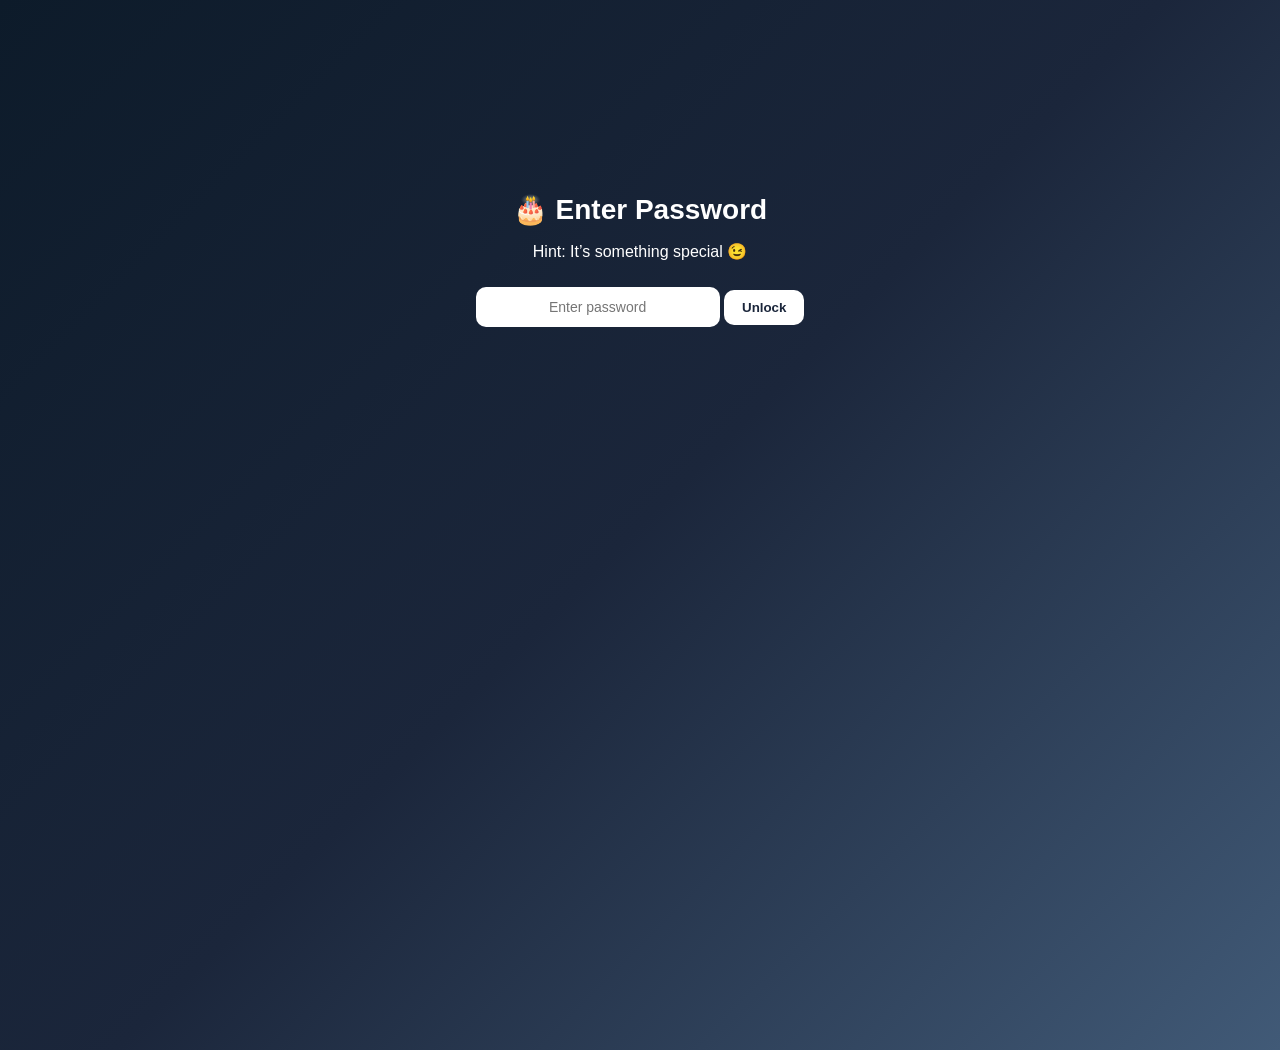
==== index.html @ 276688b2 "Update image source and enhance password script" ====
<!DOCTYPE html>
<html lang="en">
<head>
  <meta charset="UTF-8">
  <title>Birthday Surprise 🎉</title>
  <link rel="stylesheet" href="style.css">
</head>

<body>

<!-- 🔐 LOGIN SCREEN -->
<div id="login-screen" class="login-screen">
  <h2>🎂 Enter Password</h2>
  <p>Hint: It’s something special 😉</p>

  <input type="password" id="password" placeholder="Enter password">

  <button onclick="checkPassword()">Unlock</button>

  <p id="error"></p>
</div>

<!-- 🎉 MAIN WEBSITE (HIDDEN FIRST) -->
<div id="main-site" style="display:none;">

  <div class="hero">
    <h1>Happy Birthday Abhi 🎉</h1>
    <p>30 years of adventures, chaos, brilliance & memories</p>

    <!-- 📸 PHOTO -->
    <div class="photo-frame">
      <img src="abhi.jpg" class="main-photo" alt="Abhi Photo">
    </div>

    <!-- 🔗 TIMELINE LINK -->
    <a class="timeline-link" href="timeline.html">
      Abhi’s moments through 30 years →
    </a>

  </div>

</div>

<!-- 🔑 PASSWORD SCRIPT -->
<script>
function checkPassword() {
  const pass = document.getElementById("password").value;

  // 🔐 PASSWORD (you can change this anytime)
  if (pass === "Naruto") {
    document.getElementById("login-screen").style.display = "none";
    document.getElementById("main-site").style.display = "block";
  } else {
    document.getElementById("error").innerText = "Wrong password 😅 Try again";
  }
}
</script>

</body>
</html>
---- style.css ----
/* 🌌 GLOBAL BACKGROUND */
body {
  margin: 0;
  font-family: 'Arial', sans-serif;
  background: linear-gradient(135deg, #0d1b2a, #1b263b, #415a77);
  color: white;
  text-align: center;
  min-height: 100vh;
}

/* 🔐 LOGIN SCREEN */
.login-screen {
  margin-top: 150px;
  padding: 20px;
}

.login-screen h2 {
  font-size: 28px;
  margin-bottom: 10px;
}

input {
  padding: 12px;
  border-radius: 10px;
  border: none;
  width: 220px;
  text-align: center;
  font-size: 14px;
  outline: none;
  margin-top: 10px;
}

button {
  padding: 10px 18px;
  margin-top: 12px;
  border-radius: 10px;
  border: none;
  cursor: pointer;
  font-weight: bold;
  background: #ffffff;
  color: #1b263b;
  transition: 0.3s ease;
}

button:hover {
  transform: scale(1.05);
}

#error {
  color: #ff6b6b;
  margin-top: 10px;
}

/* 🎉 HERO SECTION */
.hero {
  padding: 80px 20px;
}

/* ✨ TITLE */
.hero h1 {
  font-size: 42px;
  margin-bottom: 10px;
}

.hero p {
  font-size: 18px;
  opacity: 0.9;
}

/* 📸 PHOTO (BIG IMPACT LOOK) */
.photo-frame {
  margin-top: 25px;
}

.photo-frame img {
  width: 380px;
  height: 380px;
  max-width: 80vw;
  max-height: 80vw;
  object-fit: cover;
  border-radius: 50%;
  border: 8px solid rgba(255,255,255,0.9);
  box-shadow: 0 20px 50px rgba(0,0,0,0.5);
  transition: transform 0.3s ease, box-shadow 0.3s ease;
}

.photo-frame img:hover {
  transform: scale(1.05);
  box-shadow: 0 25px 60px rgba(0,0,0,0.6);
}

/* 🔗 LINK BUTTON */
.timeline-link {
  display: inline-block;
  margin-top: 35px;
  padding: 14px 24px;
  background: white;
  color: #1b263b;
  text-decoration: none;
  border-radius: 30px;
  font-weight: bold;
  font-size: 16px;
  transition: 0.3s ease;
}

.timeline-link:hover {
  transform: scale(1.08);
  background: #f1f1f1;
}

/* 📱 MOBILE RESPONSIVE */
@media (max-width: 600px) {
  .hero h1 {
    font-size: 32px;
  }

  .photo-frame img {
    width: 260px;
    height: 260px;
  }
}
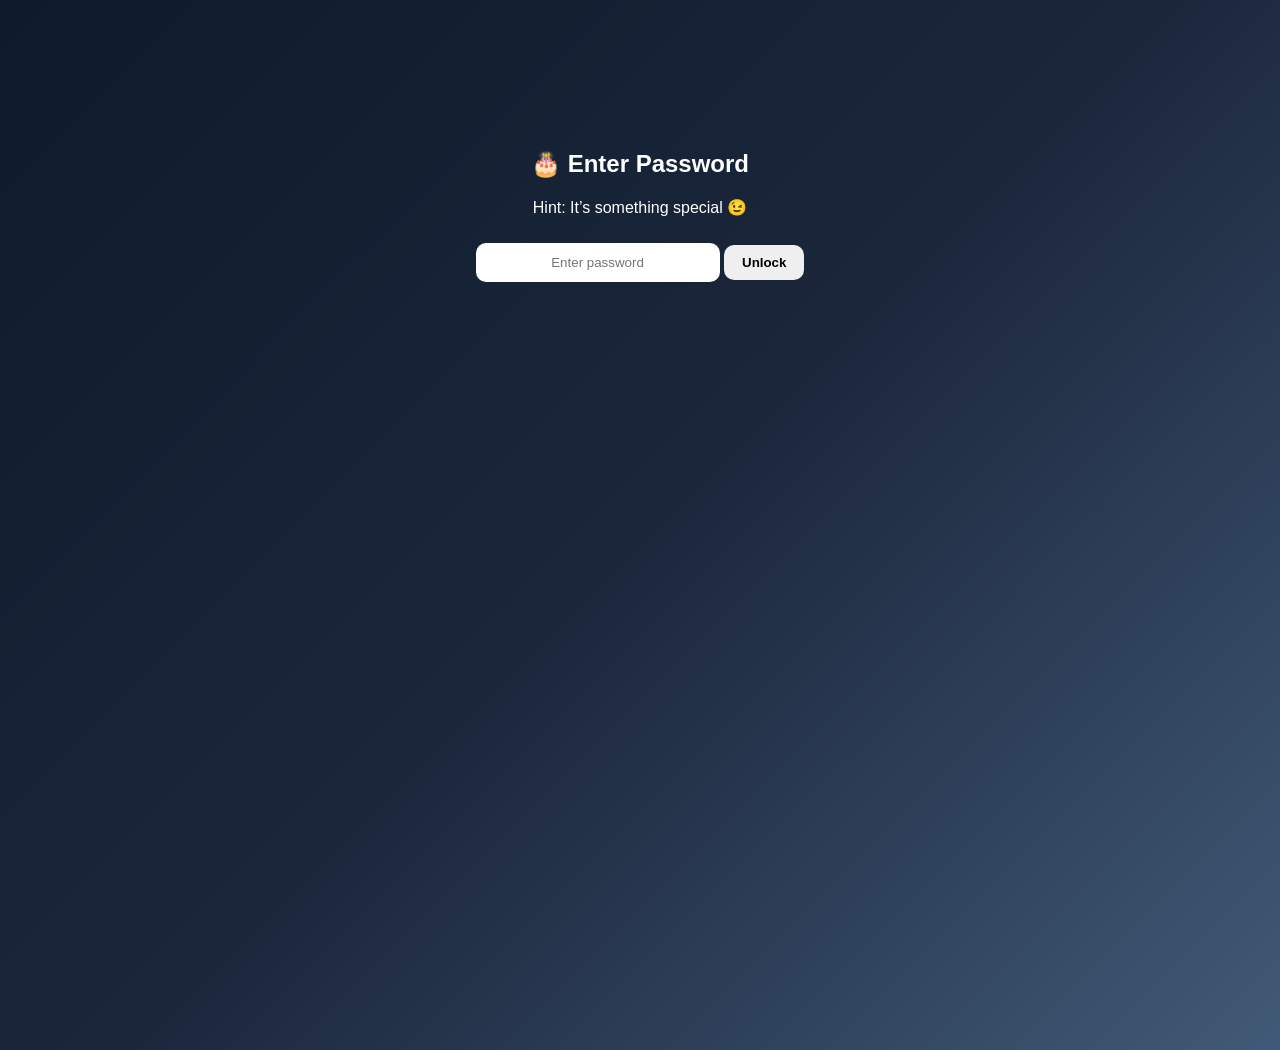
==== commit f4459eae: "Fix image file extension from .jpg to .JPG" ====
--- a/index.html
+++ b/index.html
@@ -29,7 +29,7 @@
 
     <!-- 📸 PHOTO -->
     <div class="photo-frame">
-      <img src="abhi.jpg" class="main-photo" alt="Abhi Photo">
+      <img src="abhi.JPG" class="main-photo" alt="Abhi Photo">
     </div>
 
     <!-- 🔗 TIMELINE LINK -->
--- a/style.css
+++ b/style.css
@@ -1,22 +1,16 @@
-/* 🌌 GLOBAL BACKGROUND */
+/* 🌌 Background */
 body {
   margin: 0;
-  font-family: 'Arial', sans-serif;
+  font-family: Arial, sans-serif;
   background: linear-gradient(135deg, #0d1b2a, #1b263b, #415a77);
   color: white;
   text-align: center;
   min-height: 100vh;
 }
 
-/* 🔐 LOGIN SCREEN */
+/* 🔐 LOGIN */
 .login-screen {
   margin-top: 150px;
-  padding: 20px;
-}
-
-.login-screen h2 {
-  font-size: 28px;
-  margin-bottom: 10px;
 }
 
 input {
@@ -25,9 +19,6 @@
   border: none;
   width: 220px;
   text-align: center;
-  font-size: 14px;
-  outline: none;
-  margin-top: 10px;
 }
 
 button {
@@ -37,60 +28,31 @@
   border: none;
   cursor: pointer;
   font-weight: bold;
-  background: #ffffff;
-  color: #1b263b;
-  transition: 0.3s ease;
 }
 
-button:hover {
-  transform: scale(1.05);
-}
-
-#error {
-  color: #ff6b6b;
-  margin-top: 10px;
-}
-
-/* 🎉 HERO SECTION */
+/* 🎉 HERO */
 .hero {
   padding: 80px 20px;
 }
 
-/* ✨ TITLE */
-.hero h1 {
-  font-size: 42px;
-  margin-bottom: 10px;
-}
-
-.hero p {
-  font-size: 18px;
-  opacity: 0.9;
-}
-
-/* 📸 PHOTO (BIG IMPACT LOOK) */
-.photo-frame {
-  margin-top: 25px;
-}
-
-.photo-frame img {
+/* 📸 PHOTO */
+.photo-wrap img {
   width: 380px;
   height: 380px;
   max-width: 80vw;
-  max-height: 80vw;
   object-fit: cover;
   border-radius: 50%;
   border: 8px solid rgba(255,255,255,0.9);
-  box-shadow: 0 20px 50px rgba(0,0,0,0.5);
-  transition: transform 0.3s ease, box-shadow 0.3s ease;
+  box-shadow: 0 20px 60px rgba(0,0,0,0.5);
+  transition: 0.3s;
 }
 
-.photo-frame img:hover {
+.photo-wrap img:hover {
   transform: scale(1.05);
-  box-shadow: 0 25px 60px rgba(0,0,0,0.6);
 }
 
-/* 🔗 LINK BUTTON */
-.timeline-link {
+/* 🔗 BUTTON */
+.btn {
   display: inline-block;
   margin-top: 35px;
   padding: 14px 24px;
@@ -99,22 +61,11 @@
   text-decoration: none;
   border-radius: 30px;
   font-weight: bold;
-  font-size: 16px;
-  transition: 0.3s ease;
 }
 
-.timeline-link:hover {
-  transform: scale(1.08);
-  background: #f1f1f1;
-}
-
-/* 📱 MOBILE RESPONSIVE */
+/* 📱 MOBILE */
 @media (max-width: 600px) {
-  .hero h1 {
-    font-size: 32px;
-  }
-
-  .photo-frame img {
+  .photo-wrap img {
     width: 260px;
     height: 260px;
   }
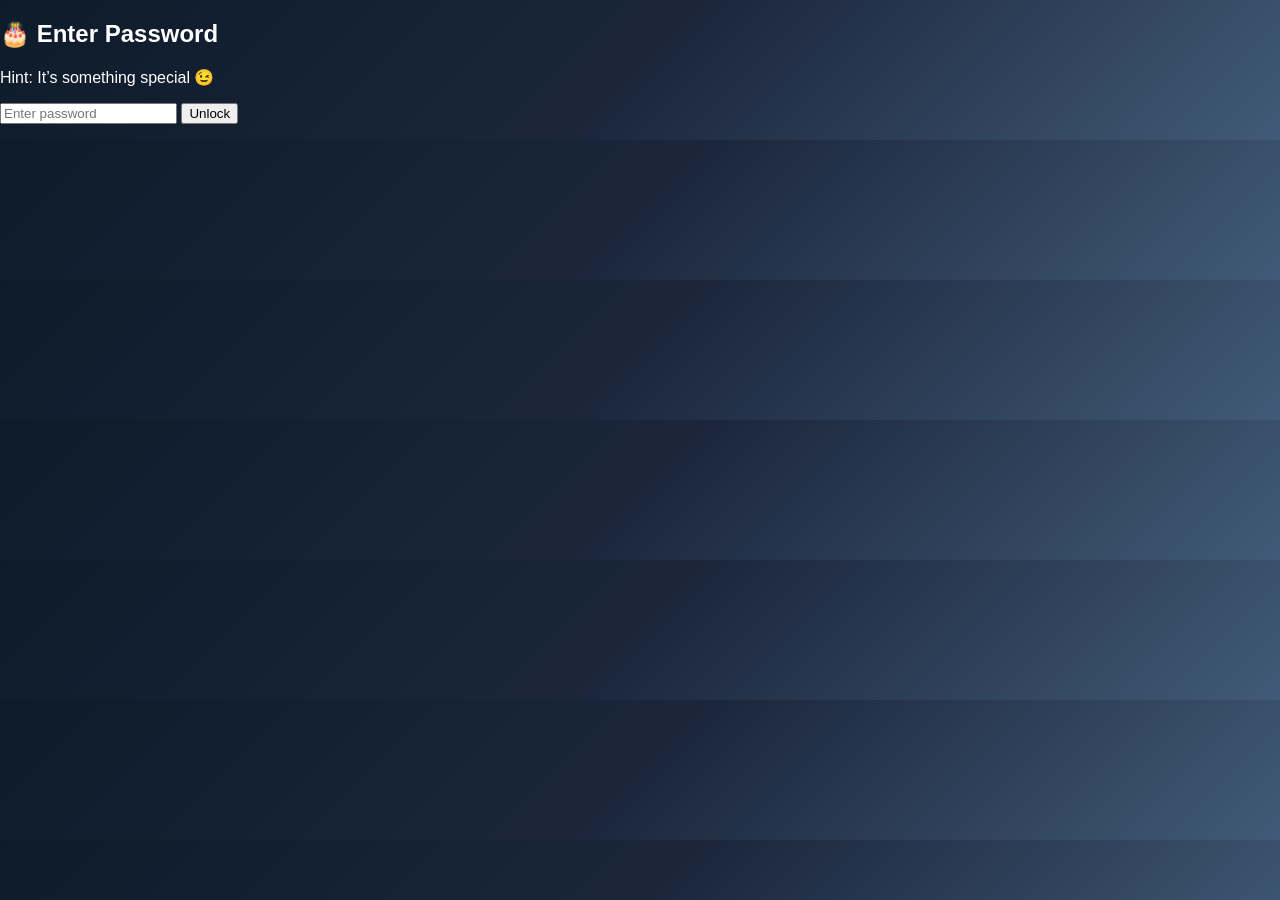
==== commit 190b28e1: "Update index.html" ====
--- a/index.html
+++ b/index.html
@@ -20,7 +20,7 @@
   <p id="error"></p>
 </div>
 
-<!-- 🎉 MAIN WEBSITE (HIDDEN FIRST) -->
+<!-- 🎉 MAIN SITE -->
 <div id="main-site" style="display:none;">
 
   <div class="hero">
@@ -29,7 +29,7 @@
 
     <!-- 📸 PHOTO -->
     <div class="photo-frame">
-      <img src="abhi.JPG" class="main-photo" alt="Abhi Photo">
+      <img src="images/abhi1.png" alt="Abhi Photo" class="main-photo">
     </div>
 
     <!-- 🔗 TIMELINE LINK -->
@@ -46,7 +46,6 @@
 function checkPassword() {
   const pass = document.getElementById("password").value;
 
-  // 🔐 PASSWORD (you can change this anytime)
   if (pass === "Naruto") {
     document.getElementById("login-screen").style.display = "none";
     document.getElementById("main-site").style.display = "block";
--- a/style.css
+++ b/style.css
@@ -1,72 +1,61 @@
-/* 🌌 Background */
+/* 🌌 BACKGROUND */
 body {
   margin: 0;
   font-family: Arial, sans-serif;
   background: linear-gradient(135deg, #0d1b2a, #1b263b, #415a77);
   color: white;
-  text-align: center;
-  min-height: 100vh;
 }
 
-/* 🔐 LOGIN */
-.login-screen {
-  margin-top: 150px;
+/* 📦 WRAPPER */
+.timeline-container {
+  text-align: center;
+  padding: 40px 20px;
 }
 
-input {
-  padding: 12px;
-  border-radius: 10px;
-  border: none;
-  width: 220px;
-  text-align: center;
+/* 🧠 TITLE */
+h1 {
+  font-size: 34px;
+  margin-bottom: 40px;
 }
 
-button {
-  padding: 10px 18px;
-  margin-top: 12px;
-  border-radius: 10px;
-  border: none;
-  cursor: pointer;
-  font-weight: bold;
+/* 📁 ALBUM */
+.album {
+  margin: 30px auto;
+  max-width: 1000px;
 }
 
-/* 🎉 HERO */
-.hero {
-  padding: 80px 20px;
+/* 👶 SECTION TITLE */
+.album h2 {
+  font-size: 24px;
+  margin-bottom: 15px;
 }
 
-/* 📸 PHOTO */
-.photo-wrap img {
-  width: 380px;
-  height: 380px;
-  max-width: 80vw;
-  object-fit: cover;
-  border-radius: 50%;
-  border: 8px solid rgba(255,255,255,0.9);
-  box-shadow: 0 20px 60px rgba(0,0,0,0.5);
-  transition: 0.3s;
+/* 📸 IMAGE GRID */
+.gallery {
+  display: flex;
+  justify-content: center;
+  gap: 15px;
+  flex-wrap: wrap;
 }
 
-.photo-wrap img:hover {
+/* 🖼️ IMAGE STYLE */
+.gallery img {
+  width: 220px;
+  height: 220px;
+  object-fit: cover;
+  border-radius: 15px;
+  box-shadow: 0 10px 25px rgba(0,0,0,0.4);
+  transition: transform 0.3s ease;
+}
+
+/* ✨ HOVER */
+.gallery img:hover {
   transform: scale(1.05);
 }
 
-/* 🔗 BUTTON */
-.btn {
-  display: inline-block;
-  margin-top: 35px;
-  padding: 14px 24px;
-  background: white;
-  color: #1b263b;
-  text-decoration: none;
-  border-radius: 30px;
-  font-weight: bold;
+/* 💬 CAPTION */
+.caption {
+  margin-top: 15px;
+  opacity: 0.85;
+  font-size: 14px;
 }
-
-/* 📱 MOBILE */
-@media (max-width: 600px) {
-  .photo-wrap img {
-    width: 260px;
-    height: 260px;
-  }
-}
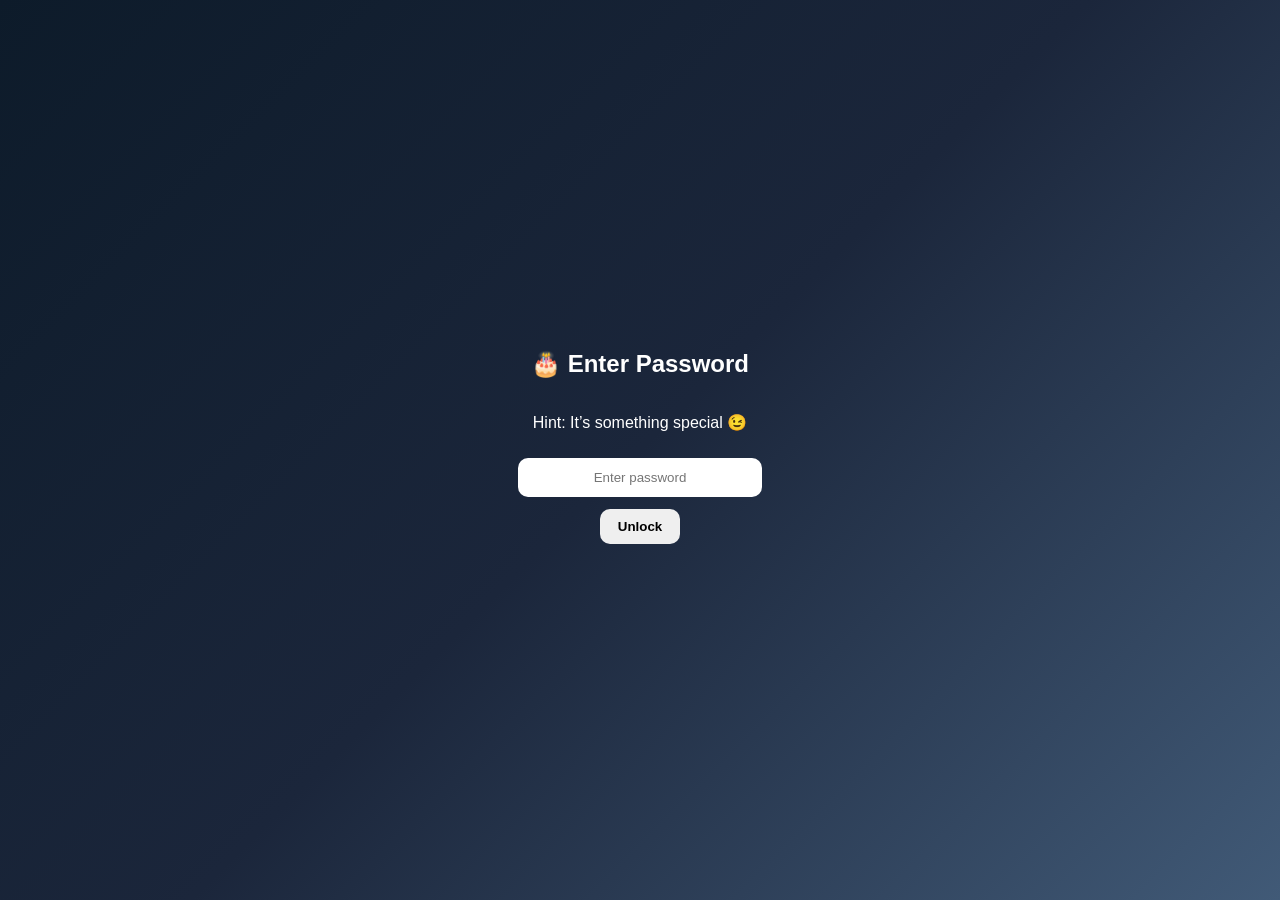
==== commit 8a6e6399: "Update index.html" ====
--- a/index.html
+++ b/index.html
@@ -29,7 +29,7 @@
 
     <!-- 📸 PHOTO -->
     <div class="photo-frame">
-      <img src="images/abhi1.png" alt="Abhi Photo" class="main-photo">
+      <img src="abhi.JPG" alt="Abhi Photo" class="main-photo">
     </div>
 
     <!-- 🔗 TIMELINE LINK -->
--- a/style.css
+++ b/style.css
@@ -1,4 +1,4 @@
-/* 🌌 BACKGROUND */
+/* 🌌 GLOBAL */
 body {
   margin: 0;
   font-family: Arial, sans-serif;
@@ -6,56 +6,79 @@
   color: white;
 }
 
-/* 📦 WRAPPER */
-.timeline-container {
+/* 🔐 LOGIN SCREEN (CENTER FIX) */
+.login-screen {
+  height: 100vh;
+  display: flex;
+  flex-direction: column;
+  justify-content: center;
+  align-items: center;
+  text-align: center;
+}
+
+input {
+  padding: 12px;
+  border-radius: 10px;
+  border: none;
+  width: 220px;
+  text-align: center;
+  margin-top: 10px;
+}
+
+button {
+  padding: 10px 18px;
+  margin-top: 12px;
+  border-radius: 10px;
+  border: none;
+  cursor: pointer;
+  font-weight: bold;
+}
+
+/* 🎉 HERO (CENTER FIX) */
+.hero {
+  min-height: 100vh;
+  display: flex;
+  flex-direction: column;
+  justify-content: center;
+  align-items: center;
   text-align: center;
   padding: 40px 20px;
 }
 
 /* 🧠 TITLE */
-h1 {
-  font-size: 34px;
-  margin-bottom: 40px;
+.hero h1 {
+  font-size: 42px;
+  margin: 10px 0;
 }
 
-/* 📁 ALBUM */
-.album {
-  margin: 30px auto;
-  max-width: 1000px;
+/* 📸 IMAGE */
+.photo-frame {
+  margin-top: 25px;
 }
 
-/* 👶 SECTION TITLE */
-.album h2 {
-  font-size: 24px;
-  margin-bottom: 15px;
+.photo-frame img {
+  width: 320px;
+  height: 320px;
+  object-fit: cover;
+  border-radius: 50%;
+  border: 8px solid rgba(255,255,255,0.9);
+  box-shadow: 0 20px 50px rgba(0,0,0,0.5);
 }
 
-/* 📸 IMAGE GRID */
-.gallery {
-  display: flex;
-  justify-content: center;
-  gap: 15px;
-  flex-wrap: wrap;
+/* 🔗 LINK */
+.timeline-link {
+  display: inline-block;
+  margin-top: 30px;
+  padding: 14px 22px;
+  background: white;
+  color: #1b263b;
+  text-decoration: none;
+  border-radius: 30px;
+  font-weight: bold;
 }
 
-/* 🖼️ IMAGE STYLE */
-.gallery img {
-  width: 220px;
-  height: 220px;
-  object-fit: cover;
-  border-radius: 15px;
-  box-shadow: 0 10px 25px rgba(0,0,0,0.4);
-  transition: transform 0.3s ease;
+/* ❌ ERROR TEXT */
+#error {
+  color: #ff6b6b;
+  margin-top: 10px;
 }
-
-/* ✨ HOVER */
-.gallery img:hover {
-  transform: scale(1.05);
-}
-
-/* 💬 CAPTION */
-.caption {
-  margin-top: 15px;
-  opacity: 0.85;
-  font-size: 14px;
-}
